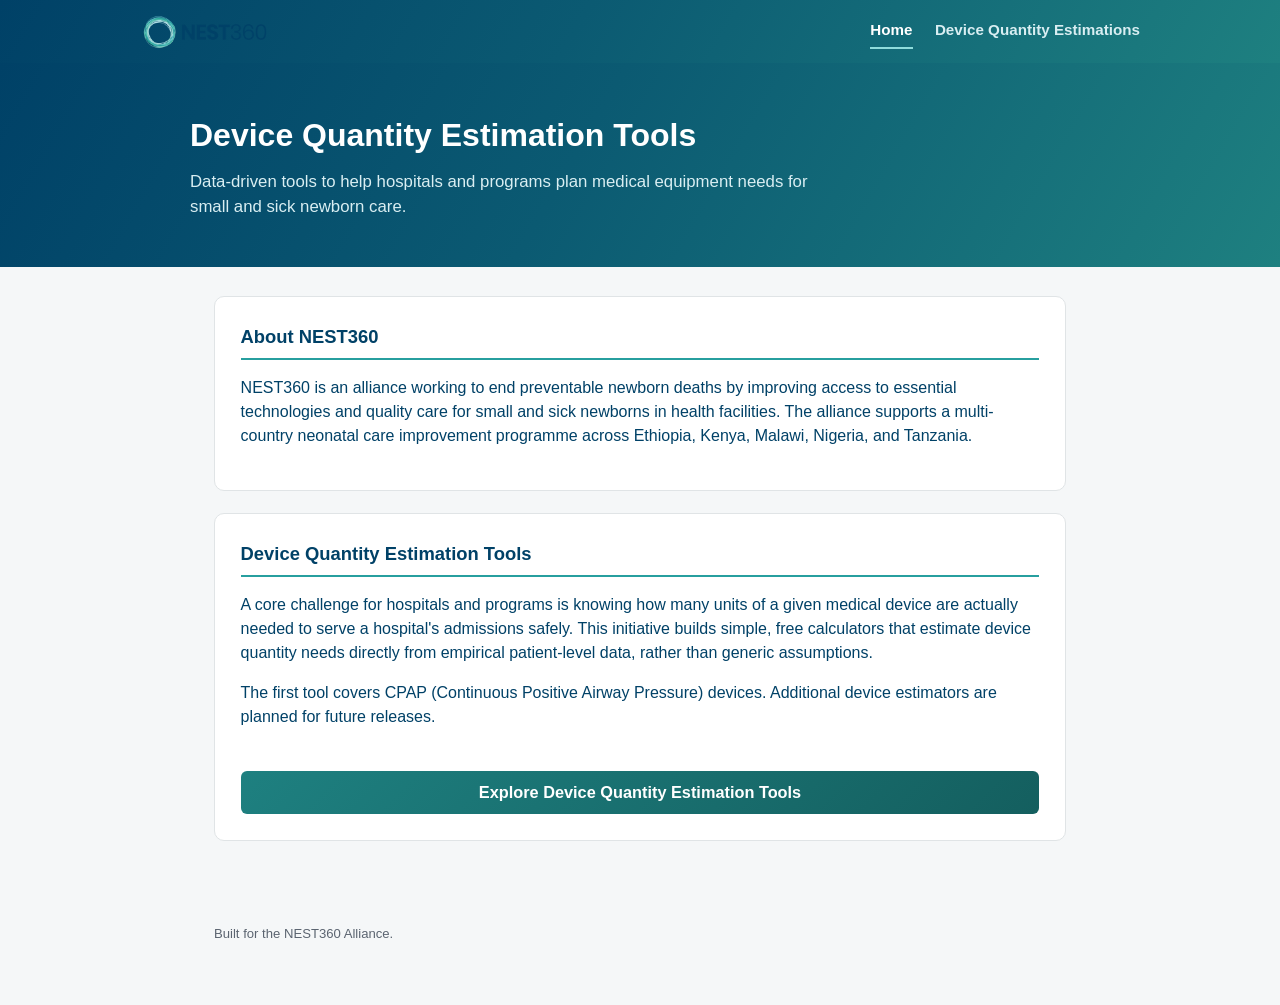
==== nest360_site/index.html @ d77ab2a0 "Added home screen" ====
<!DOCTYPE html>
<html lang="en">
<head>
<meta charset="UTF-8">
<meta name="viewport" content="width=device-width, initial-scale=1.0">
<title>NEST360 | Device Quantity Estimation Tools</title>
<link rel="icon" type="image/png" href="assets/favicon.png">
<link rel="apple-touch-icon" href="assets/favicon-180.png">
<link rel="stylesheet" href="styles.css">
</head>
<body>

<header class="site-header">
  <div class="site-header-inner">
    <a href="index.html" class="brand">
      <img id="logo" src="assets/nest360-logo.png" alt="NEST360 logo"
           onerror="this.style.display='none'; document.getElementById('logoFallback').style.display='block';" />
      <div id="logoFallback">NEST<span class="accent">360</span></div>
    </a>
    <nav class="site-nav">
      <a href="index.html" class="active" aria-current="page">Home</a>
      <a href="devices.html">Device Quantity Estimations</a>
    </nav>
  </div>
</header>

<div class="hero">
  <div class="hero-inner">
    <h1>Device Quantity Estimation Tools</h1>
    <p>Data-driven tools to help hospitals and programs plan medical equipment needs for small and sick newborn care.</p>
  </div>
</div>

<main>

  <div class="card">
    <h2>About NEST360</h2>
    <p>NEST360 is an alliance working to end preventable newborn deaths by improving access to essential technologies and quality care for small and sick newborns in health facilities. The alliance supports a multi-country neonatal care improvement programme across Ethiopia, Kenya, Malawi, Nigeria, and Tanzania.</p>
  </div>

  <div class="card">
    <h2>Device Quantity Estimation Tools</h2>
    <p style="margin:0 0 1rem 0; color:var(--navy);">A core challenge for hospitals and programs is knowing how many units of a given medical device are actually needed to serve a hospital's admissions safely. This initiative builds simple, free calculators that estimate device quantity needs directly from empirical patient-level data, rather than generic assumptions.</p>
    <p style="margin:0 0 1.2rem 0; color:var(--navy);">The first tool covers CPAP (Continuous Positive Airway Pressure) devices. Additional device estimators are planned for future releases.</p>
    <a href="devices.html">
      <button type="button">Explore Device Quantity Estimation Tools</button>
    </a>
  </div>

</main>

<footer>
  <p>Built for the NEST360 Alliance.</p>
</footer>

</body>
</html>
---- nest360_site/styles.css ----
/* ============================================================================
   NEST360 Device Quantity Estimation Tools — shared stylesheet
   Colors extracted directly from the NEST360 logo file:
     navy #004167 (wordmark), teal #279F9F (ring accent)
   ========================================================================= */

:root {
  --navy: #004167;
  --navy-dark: #002E48;
  --teal: #279F9F;        /* true logo teal — decorative use only */
  --teal-dark: #1E8080;   /* WCAG AA on white (4.71:1) — text/buttons */
  --teal-darker: #145F5F; /* WCAG AA on white (7.42:1) — gradient partner */
  --teal-light: #E3F1F1;
  --gray: #5B6470;
  --lightbg: #F5F7F8;
  --white: #FFFFFF;
  --border: #E0E4E6;

  --brand-gradient: linear-gradient(120deg, var(--navy) 0%, #0B5A72 45%, var(--teal-dark) 100%);
  --button-gradient: linear-gradient(135deg, var(--teal-dark) 0%, var(--teal-darker) 100%);
}

* { box-sizing: border-box; }

body {
  margin: 0;
  font-family: -apple-system, "Calibri", "Segoe UI", Arial, sans-serif;
  background: var(--lightbg);
  color: var(--navy);
  line-height: 1.5;
}

a { color: var(--teal-dark); }

/* ---------------------------------------------------------------------- */
/* Site header / navigation (shared across all pages)                     */
/* ---------------------------------------------------------------------- */

.site-header {
  background: var(--brand-gradient);
  color: var(--white);
  padding: 0.9rem 1.5rem;
}

.site-header-inner {
  max-width: 1000px;
  margin: 0 auto;
  display: flex;
  align-items: center;
  justify-content: space-between;
  flex-wrap: wrap;
  gap: 0.8rem;
}

.brand {
  display: flex;
  align-items: center;
  gap: 0.7rem;
  text-decoration: none;
}

#logo {
  height: 34px;
  width: auto;
  display: block;
}

#logoFallback {
  display: none;
  font-size: 1.2rem;
  font-weight: 800;
  letter-spacing: 0.02em;
  color: var(--white);
}
#logoFallback .accent { color: #8FDCDC; }

.site-nav {
  display: flex;
  gap: 1.4rem;
}

@supports not (gap: 1rem) {
  .site-nav a + a { margin-left: 1.4rem; }
}

.site-nav a {
  color: #D9EEF2;
  text-decoration: none;
  font-size: 0.95rem;
  font-weight: 600;
  padding: 0.3rem 0;
  border-bottom: 2px solid transparent;
}

.site-nav a:hover { color: var(--white); }

.site-nav a.active {
  color: var(--white);
  border-bottom: 2px solid #8FDCDC;
}

/* ---------------------------------------------------------------------- */
/* Hero (Home page, and page-title strips on other pages)                 */
/* ---------------------------------------------------------------------- */

.hero {
  background: var(--brand-gradient);
  color: var(--white);
  padding: 3rem 1.5rem;
}

.hero-inner {
  max-width: 900px;
  margin: 0 auto;
}

.hero h1 {
  margin: 0 0 0.6rem 0;
  font-size: 2rem;
  font-weight: 700;
}

.hero p {
  margin: 0;
  color: #D9EEF2;
  font-size: 1.05rem;
  max-width: 640px;
}

.page-title-strip {
  background: var(--brand-gradient);
  color: var(--white);
  padding: 1.8rem 1.5rem;
}

.page-title-strip .inner {
  max-width: 900px;
  margin: 0 auto;
}

.page-title-strip h1 {
  margin: 0 0 0.3rem 0;
  font-size: 1.5rem;
  font-weight: 700;
}

.page-title-strip p {
  margin: 0;
  color: #D9EEF2;
  font-size: 0.95rem;
}

.breadcrumb {
  max-width: 900px;
  margin: 0.9rem auto 0 auto;
  padding: 0 1.5rem;
  font-size: 0.85rem;
  color: var(--gray);
}

.breadcrumb a { text-decoration: none; }
.breadcrumb a:hover { text-decoration: underline; }

/* ---------------------------------------------------------------------- */
/* Layout                                                                  */
/* ---------------------------------------------------------------------- */

main {
  max-width: 900px;
  margin: 0 auto;
  padding: 1.8rem 1.5rem 3rem 1.5rem;
}

.card {
  background: var(--white);
  border: 1px solid var(--border);
  border-radius: 10px;
  padding: 1.6rem;
  margin-bottom: 1.4rem;
}

.card h2 {
  font-size: 1.15rem;
  margin: 0 0 1rem 0;
  border-bottom: 2px solid var(--teal);
  padding-bottom: 0.5rem;
}

/* ---------------------------------------------------------------------- */
/* Advisory note (replaces a generic amber warning-box pattern with a      */
/* NEST360-colored callout: teal-tinted background, navy text, teal       */
/* left accent bar and a small marker icon instead of a caution color)    */
/* ---------------------------------------------------------------------- */

.advisory-note {
  display: flex;
  gap: 0.8rem;
  align-items: flex-start;
  background: linear-gradient(135deg, var(--teal-light) 0%, #EEF7F7 100%);
  border-left: 4px solid var(--teal-dark);
  color: var(--navy);
  padding: 1rem 1.1rem;
  border-radius: 8px;
  margin-bottom: 1.4rem;
  font-size: 0.9rem;
}

.advisory-note .icon {
  flex: 0 0 auto;
  width: 26px;
  height: 26px;
  border-radius: 50%;
  background: var(--teal-dark);
  color: var(--white);
  display: flex;
  align-items: center;
  justify-content: center;
  font-weight: 800;
  font-size: 0.95rem;
}

.advisory-note strong { color: var(--navy); }

/* ---------------------------------------------------------------------- */
/* Form controls                                                          */
/* ---------------------------------------------------------------------- */

label {
  display: block;
  font-weight: 600;
  font-size: 0.92rem;
  margin-bottom: 0.35rem;
  margin-top: 1rem;
}

label:first-child { margin-top: 0; }

input[type="number"], select {
  width: 100%;
  padding: 0.6rem 0.7rem;
  font-size: 1rem;
  border: 1px solid var(--border);
  border-radius: 6px;
  background: var(--white);
  color: var(--navy);
  font-family: inherit;
}

input[type="number"]:focus, select:focus {
  outline: none;
  border-color: var(--teal-dark);
  box-shadow: 0 0 0 3px var(--teal-light);
}

.level-help {
  font-size: 0.85rem;
  color: var(--gray);
  margin-top: 0.35rem;
}

button {
  margin-top: 1.4rem;
  width: 100%;
  background: var(--button-gradient);
  color: var(--white);
  border: none;
  border-radius: 6px;
  padding: 0.75rem;
  font-size: 1.02rem;
  font-weight: 700;
  cursor: pointer;
}

button:hover { filter: brightness(1.08); }

/* ---------------------------------------------------------------------- */
/* Results                                                                 */
/* ---------------------------------------------------------------------- */

#results { display: none; }

.result-hero {
  text-align: center;
  padding: 1.4rem 0 1rem 0;
  background: var(--teal-light);
  border-radius: 8px;
}

.result-hero .n {
  font-size: 3.2rem;
  font-weight: 700;
  color: var(--navy);
  line-height: 1;
}

.result-hero .label {
  color: var(--gray);
  font-size: 0.95rem;
  margin-top: 0.4rem;
}

.result-hero .ci {
  margin-top: 0.7rem;
  font-size: 1.05rem;
  color: var(--teal-dark);
  font-weight: 700;
}

table {
  width: 100%;
  border-collapse: collapse;
  font-size: 0.9rem;
  margin-top: 0.5rem;
}

th, td {
  text-align: left;
  padding: 0.5rem 0.6rem;
  border-bottom: 1px solid var(--border);
}

th {
  background: var(--navy);
  color: var(--white);
  font-weight: 600;
}

tr:last-child td { border-bottom: none; }

.breakdown-step {
  display: flex;
  justify-content: space-between;
  padding: 0.5rem 0;
  border-bottom: 1px dashed var(--border);
  font-size: 0.92rem;
}

.breakdown-step:last-child { border-bottom: none; }

.breakdown-step .k { color: var(--gray); }
.breakdown-step .v { font-weight: 600; color: var(--navy); }

details { margin-top: 1rem; }

summary {
  cursor: pointer;
  font-weight: 600;
  font-size: 0.92rem;
  color: var(--teal-dark);
}

/* ---------------------------------------------------------------------- */
/* Formula block — shown openly, not tucked behind a click                 */
/* ---------------------------------------------------------------------- */

.formula-block {
  margin-top: 1.2rem;
  background: var(--lightbg);
  border: 1px solid var(--border);
  border-radius: 8px;
  padding: 1rem 1.1rem;
}

.formula-block h3 {
  margin: 0 0 0.6rem 0;
  font-size: 0.95rem;
  color: var(--navy);
}

.formula-expression {
  font-family: "Courier New", Courier, monospace;
  font-size: 0.88rem;
  color: var(--navy-dark);
  background: var(--white);
  border: 1px solid var(--border);
  border-radius: 6px;
  padding: 0.6rem 0.8rem;
  margin: 0 0 0.6rem 0;
  overflow-x: auto;
}

.formula-expression:last-child { margin-bottom: 0; }

.note {
  font-size: 0.85rem;
  color: var(--gray);
  font-style: italic;
  margin-top: 0.8rem;
}

.considerations-list {
  margin: 0;
  padding-left: 1.2rem;
  color: var(--navy);
  font-size: 0.92rem;
  line-height: 1.6;
}

.considerations-list li { margin-bottom: 0.5rem; }
.considerations-list li:last-child { margin-bottom: 0; }

/* ---------------------------------------------------------------------- */
/* Device cards (Device Quantity Estimations hub page)                    */
/* ---------------------------------------------------------------------- */

.device-grid {
  display: grid;
  grid-template-columns: repeat(auto-fit, minmax(240px, 1fr));
  gap: 1rem;
}

.device-card {
  border: 1px solid var(--border);
  border-radius: 10px;
  padding: 1.4rem;
  background: var(--white);
  display: flex;
  flex-direction: column;
  gap: 0.6rem;
}

.device-card.available {
  border-top: 4px solid var(--teal-dark);
}

.device-card.coming-soon {
  border-top: 4px solid var(--border);
  opacity: 0.75;
}

.device-card h3 {
  margin: 0;
  font-size: 1.1rem;
  color: var(--navy);
}

.device-card p {
  margin: 0;
  font-size: 0.9rem;
  color: var(--gray);
  flex-grow: 1;
}

.device-status {
  display: inline-block;
  font-size: 0.75rem;
  font-weight: 700;
  text-transform: uppercase;
  letter-spacing: 0.03em;
  padding: 0.2rem 0.6rem;
  border-radius: 4px;
  width: fit-content;
}

.device-status.available {
  background: var(--teal-light);
  color: var(--teal-darker);
}

.device-status.coming-soon {
  background: var(--lightbg);
  color: var(--gray);
}

.device-card .go-link {
  text-decoration: none;
  font-weight: 700;
  color: var(--teal-dark);
  font-size: 0.9rem;
}

/* ---------------------------------------------------------------------- */
/* Footer                                                                  */
/* ---------------------------------------------------------------------- */

footer {
  max-width: 900px;
  margin: 0 auto;
  padding: 0 1.5rem 3rem 1.5rem;
  font-size: 0.82rem;
  color: var(--gray);
}

footer h3 {
  font-size: 0.95rem;
  color: var(--navy);
  margin-bottom: 0.4rem;
}
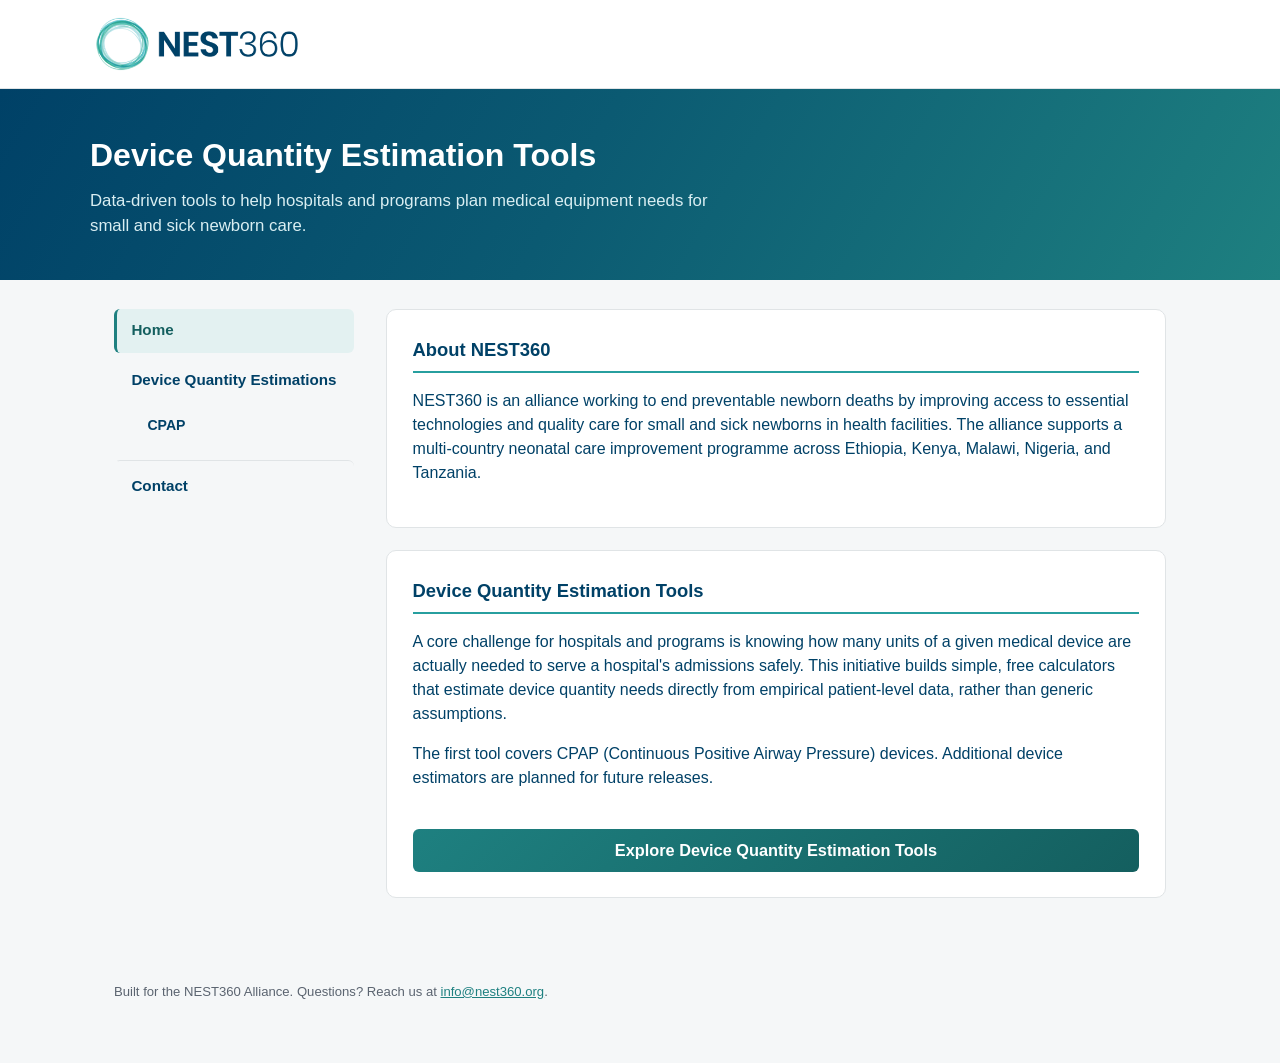
==== commit 5a85f1db: "Updated styling and header" ====
--- a/nest360_site/index.html
+++ b/nest360_site/index.html
@@ -10,19 +10,15 @@
 </head>
 <body>
 
-<header class="site-header">
-  <div class="site-header-inner">
+<div class="topbar">
+  <div class="topbar-inner">
     <a href="index.html" class="brand">
       <img id="logo" src="assets/nest360-logo.png" alt="NEST360 logo"
            onerror="this.style.display='none'; document.getElementById('logoFallback').style.display='block';" />
       <div id="logoFallback">NEST<span class="accent">360</span></div>
     </a>
-    <nav class="site-nav">
-      <a href="index.html" class="active" aria-current="page">Home</a>
-      <a href="devices.html">Device Quantity Estimations</a>
-    </nav>
   </div>
-</header>
+</div>
 
 <div class="hero">
   <div class="hero-inner">
@@ -31,26 +27,39 @@
   </div>
 </div>
 
-<main>
+<div class="layout">
 
-  <div class="card">
-    <h2>About NEST360</h2>
-    <p>NEST360 is an alliance working to end preventable newborn deaths by improving access to essential technologies and quality care for small and sick newborns in health facilities. The alliance supports a multi-country neonatal care improvement programme across Ethiopia, Kenya, Malawi, Nigeria, and Tanzania.</p>
-  </div>
+  <aside class="sidebar">
+    <nav>
+      <a href="index.html" class="active" aria-current="page">Home</a>
+      <a href="devices.html">Device Quantity Estimations</a>
+      <a href="cpap.html" class="nav-sub">CPAP</a>
+      <a href="mailto:info@nest360.org" class="contact-link">Contact</a>
+    </nav>
+  </aside>
 
-  <div class="card">
-    <h2>Device Quantity Estimation Tools</h2>
-    <p style="margin:0 0 1rem 0; color:var(--navy);">A core challenge for hospitals and programs is knowing how many units of a given medical device are actually needed to serve a hospital's admissions safely. This initiative builds simple, free calculators that estimate device quantity needs directly from empirical patient-level data, rather than generic assumptions.</p>
-    <p style="margin:0 0 1.2rem 0; color:var(--navy);">The first tool covers CPAP (Continuous Positive Airway Pressure) devices. Additional device estimators are planned for future releases.</p>
-    <a href="devices.html">
-      <button type="button">Explore Device Quantity Estimation Tools</button>
-    </a>
-  </div>
+  <main>
 
-</main>
+    <div class="card">
+      <h2>About NEST360</h2>
+      <p>NEST360 is an alliance working to end preventable newborn deaths by improving access to essential technologies and quality care for small and sick newborns in health facilities. The alliance supports a multi-country neonatal care improvement programme across Ethiopia, Kenya, Malawi, Nigeria, and Tanzania.</p>
+    </div>
+
+    <div class="card">
+      <h2>Device Quantity Estimation Tools</h2>
+      <p>A core challenge for hospitals and programs is knowing how many units of a given medical device are actually needed to serve a hospital's admissions safely. This initiative builds simple, free calculators that estimate device quantity needs directly from empirical patient-level data, rather than generic assumptions.</p>
+      <p>The first tool covers CPAP (Continuous Positive Airway Pressure) devices. Additional device estimators are planned for future releases.</p>
+      <a href="devices.html">
+        <button type="button">Explore Device Quantity Estimation Tools</button>
+      </a>
+    </div>
+
+  </main>
+
+</div>
 
 <footer>
-  <p>Built for the NEST360 Alliance.</p>
+  <p>Built for the NEST360 Alliance. Questions? Reach us at <a href="mailto:info@nest360.org">info@nest360.org</a>.</p>
 </footer>
 
 </body>
--- a/nest360_site/styles.css
+++ b/nest360_site/styles.css
@@ -33,84 +33,57 @@
 a { color: var(--teal-dark); }
 
 /* ---------------------------------------------------------------------- */
-/* Site header / navigation (shared across all pages)                     */
-/* ---------------------------------------------------------------------- */
-
-.site-header {
-  background: var(--brand-gradient);
-  color: var(--white);
-  padding: 0.9rem 1.5rem;
-}
-
-.site-header-inner {
-  max-width: 1000px;
+/* Top bar: plain white/light background so the logo (navy wordmark)      */
+/* stays fully visible and legible, rather than sitting on a navy/teal    */
+/* gradient where it loses contrast and disappears.                       */
+/* ---------------------------------------------------------------------- */
+
+.topbar {
+  background: var(--white);
+  border-bottom: 1px solid var(--border);
+  padding: 1rem 1.5rem;
+}
+
+.topbar-inner {
+  max-width: 1100px;
   margin: 0 auto;
   display: flex;
   align-items: center;
-  justify-content: space-between;
-  flex-wrap: wrap;
-  gap: 0.8rem;
 }
 
 .brand {
   display: flex;
   align-items: center;
-  gap: 0.7rem;
   text-decoration: none;
 }
 
 #logo {
-  height: 34px;
+  height: 56px;
   width: auto;
   display: block;
 }
 
 #logoFallback {
   display: none;
-  font-size: 1.2rem;
+  font-size: 1.6rem;
   font-weight: 800;
   letter-spacing: 0.02em;
-  color: var(--white);
-}
-#logoFallback .accent { color: #8FDCDC; }
-
-.site-nav {
-  display: flex;
-  gap: 1.4rem;
-}
-
-@supports not (gap: 1rem) {
-  .site-nav a + a { margin-left: 1.4rem; }
-}
-
-.site-nav a {
-  color: #D9EEF2;
-  text-decoration: none;
-  font-size: 0.95rem;
-  font-weight: 600;
-  padding: 0.3rem 0;
-  border-bottom: 2px solid transparent;
-}
-
-.site-nav a:hover { color: var(--white); }
-
-.site-nav a.active {
-  color: var(--white);
-  border-bottom: 2px solid #8FDCDC;
-}
-
-/* ---------------------------------------------------------------------- */
-/* Hero (Home page, and page-title strips on other pages)                 */
+  color: var(--navy);
+}
+#logoFallback .accent { color: var(--teal-dark); }
+
+/* ---------------------------------------------------------------------- */
+/* Hero banner                                                            */
 /* ---------------------------------------------------------------------- */
 
 .hero {
   background: var(--brand-gradient);
   color: var(--white);
-  padding: 3rem 1.5rem;
+  padding: 2.6rem 1.5rem;
 }
 
 .hero-inner {
-  max-width: 900px;
+  max-width: 1100px;
   margin: 0 auto;
 }
 
@@ -127,48 +100,81 @@
   max-width: 640px;
 }
 
-.page-title-strip {
-  background: var(--brand-gradient);
-  color: var(--white);
-  padding: 1.8rem 1.5rem;
-}
-
-.page-title-strip .inner {
-  max-width: 900px;
+/* ---------------------------------------------------------------------- */
+/* Layout: left-side vertical nav (with CPAP nested under Device Quantity */
+/* Estimations) + main content. Same nav block is reused verbatim on all  */
+/* three pages -- only the "active" class differs per page -- so the      */
+/* hierarchy and styling can never drift out of sync between pages.       */
+/* ---------------------------------------------------------------------- */
+
+.layout {
+  max-width: 1100px;
   margin: 0 auto;
-}
-
-.page-title-strip h1 {
-  margin: 0 0 0.3rem 0;
-  font-size: 1.5rem;
-  font-weight: 700;
-}
-
-.page-title-strip p {
-  margin: 0;
-  color: #D9EEF2;
+  display: flex;
+  align-items: flex-start;
+  gap: 2rem;
+  padding: 1.8rem 1.5rem 3rem 1.5rem;
+}
+
+.sidebar {
+  flex: 0 0 240px;
+  position: sticky;
+  top: 1.5rem;
+}
+
+.sidebar nav {
+  display: flex;
+  flex-direction: column;
+  gap: 0.35rem;
+}
+
+.sidebar nav a {
+  display: block;
+  padding: 0.65rem 0.9rem;
+  border-radius: 6px;
+  color: var(--navy);
+  text-decoration: none;
+  font-weight: 600;
   font-size: 0.95rem;
-}
-
-.breadcrumb {
-  max-width: 900px;
-  margin: 0.9rem auto 0 auto;
-  padding: 0 1.5rem;
-  font-size: 0.85rem;
-  color: var(--gray);
-}
-
-.breadcrumb a { text-decoration: none; }
-.breadcrumb a:hover { text-decoration: underline; }
+  border-left: 3px solid transparent;
+}
+
+.sidebar nav a:hover { background: var(--lightbg); }
+
+.sidebar nav a.active {
+  background: var(--teal-light);
+  color: var(--teal-darker);
+  border-left: 3px solid var(--teal-dark);
+}
+
+.sidebar nav a.nav-sub {
+  margin-left: 1rem;
+  font-size: 0.88rem;
+  font-weight: 600;
+  padding-top: 0.5rem;
+  padding-bottom: 0.5rem;
+}
+
+.sidebar nav a.contact-link {
+  margin-top: 0.6rem;
+  border-top: 1px solid var(--border);
+  padding-top: 0.9rem;
+}
+
+@media (max-width: 700px) {
+  .layout { flex-direction: column; }
+  .sidebar { position: static; width: 100%; flex-basis: auto; }
+  .sidebar nav { flex-direction: row; flex-wrap: wrap; }
+  .sidebar nav a.nav-sub { margin-left: 0; }
+}
 
 /* ---------------------------------------------------------------------- */
 /* Layout                                                                  */
 /* ---------------------------------------------------------------------- */
 
 main {
-  max-width: 900px;
-  margin: 0 auto;
-  padding: 1.8rem 1.5rem 3rem 1.5rem;
+  flex: 1;
+  min-width: 0;
 }
 
 .card {
@@ -474,7 +480,7 @@
 /* ---------------------------------------------------------------------- */
 
 footer {
-  max-width: 900px;
+  max-width: 1100px;
   margin: 0 auto;
   padding: 0 1.5rem 3rem 1.5rem;
   font-size: 0.82rem;
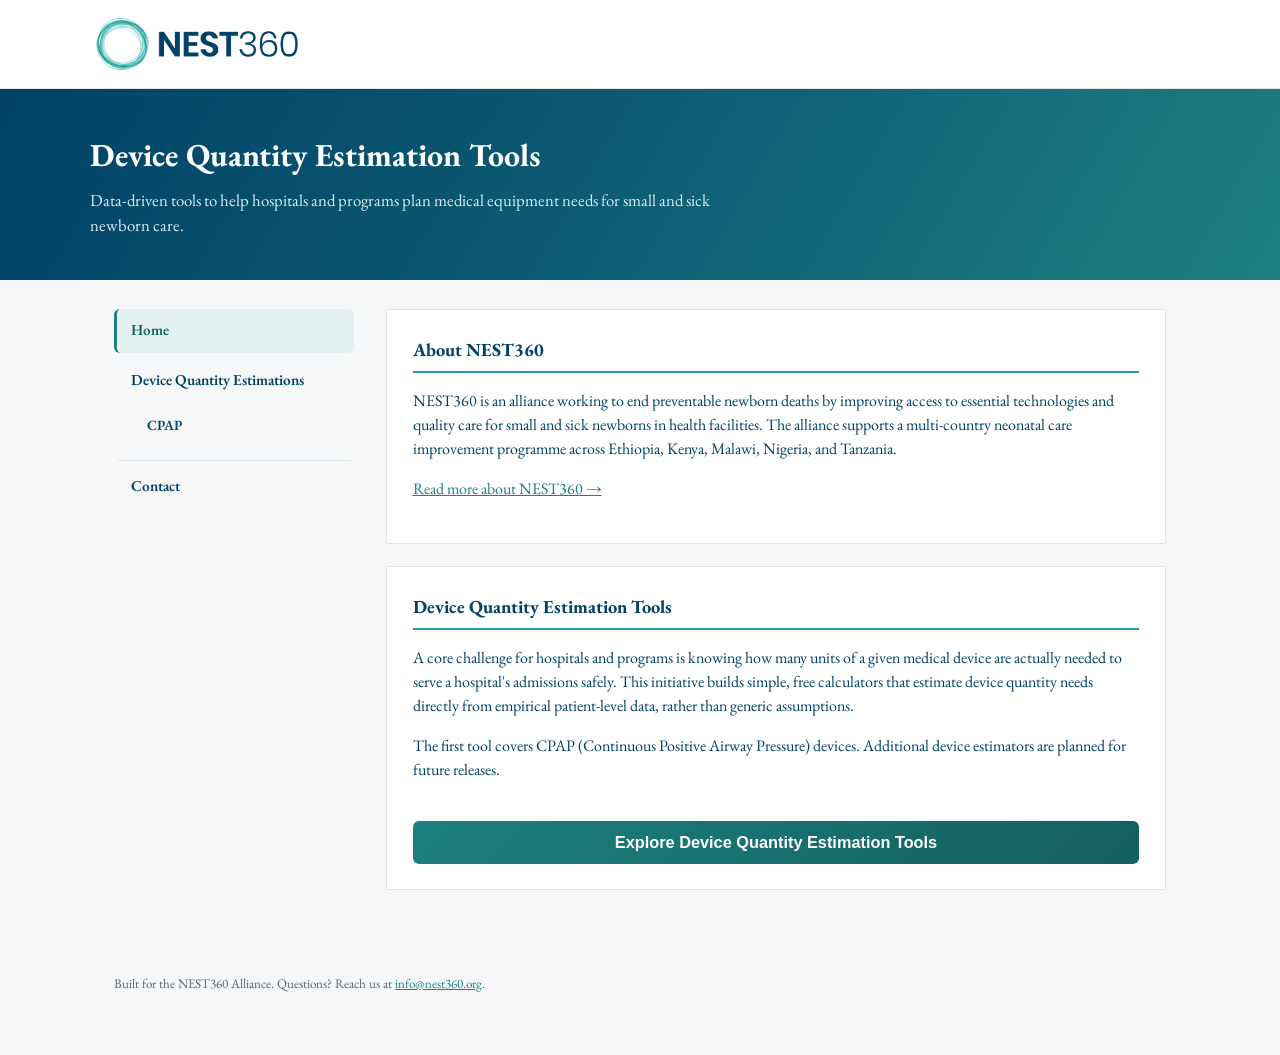
==== commit 911809b2: "Updated UI styling" ====
--- a/nest360_site/index.html
+++ b/nest360_site/index.html
@@ -6,6 +6,9 @@
 <title>NEST360 | Device Quantity Estimation Tools</title>
 <link rel="icon" type="image/png" href="assets/favicon.png">
 <link rel="apple-touch-icon" href="assets/favicon-180.png">
+<link rel="preconnect" href="https://fonts.googleapis.com">
+<link rel="preconnect" href="https://fonts.gstatic.com" crossorigin>
+<link href="https://fonts.googleapis.com/css2?family=EB+Garamond:ital,wght@0,400;0,500;0,600;0,700;1,400&display=swap" rel="stylesheet">
 <link rel="stylesheet" href="styles.css">
 </head>
 <body>
@@ -43,6 +46,7 @@
     <div class="card">
       <h2>About NEST360</h2>
       <p>NEST360 is an alliance working to end preventable newborn deaths by improving access to essential technologies and quality care for small and sick newborns in health facilities. The alliance supports a multi-country neonatal care improvement programme across Ethiopia, Kenya, Malawi, Nigeria, and Tanzania.</p>
+      <p><a href="https://nest360.org/" target="_blank" rel="noopener">Read more about NEST360 &rarr;</a></p>
     </div>
 
     <div class="card">
--- a/nest360_site/styles.css
+++ b/nest360_site/styles.css
@@ -24,7 +24,7 @@
 
 body {
   margin: 0;
-  font-family: -apple-system, "Calibri", "Segoe UI", Arial, sans-serif;
+  font-family: "EB Garamond", Garamond, Georgia, "Times New Roman", serif;
   background: var(--lightbg);
   color: var(--navy);
   line-height: 1.5;
@@ -180,7 +180,7 @@
 .card {
   background: var(--white);
   border: 1px solid var(--border);
-  border-radius: 10px;
+  border-radius: 2px;
   padding: 1.6rem;
   margin-bottom: 1.4rem;
 }
@@ -406,45 +406,36 @@
 .considerations-list li:last-child { margin-bottom: 0; }
 
 /* ---------------------------------------------------------------------- */
-/* Device cards (Device Quantity Estimations hub page)                    */
-/* ---------------------------------------------------------------------- */
-
-.device-grid {
-  display: grid;
-  grid-template-columns: repeat(auto-fit, minmax(240px, 1fr));
-  gap: 1rem;
-}
-
-.device-card {
-  border: 1px solid var(--border);
-  border-radius: 10px;
-  padding: 1.4rem;
-  background: var(--white);
+/* Device list (Device Quantity Estimations hub page)                     */
+/* Plain divided rows, not boxed/rounded tiles -- differentiation between */
+/* available and coming-soon items comes from the status label and text  */
+/* weight, not from colored accent borders or card chrome.                */
+/* ---------------------------------------------------------------------- */
+
+.device-list {
+  border-top: 1px solid var(--border);
+}
+
+.device-list-item {
+  padding: 1.2rem 0;
+  border-bottom: 1px solid var(--border);
   display: flex;
   flex-direction: column;
-  gap: 0.6rem;
-}
-
-.device-card.available {
-  border-top: 4px solid var(--teal-dark);
-}
-
-.device-card.coming-soon {
-  border-top: 4px solid var(--border);
-  opacity: 0.75;
-}
-
-.device-card h3 {
+  gap: 0.5rem;
+}
+
+.device-list-item.coming-soon { opacity: 0.7; }
+
+.device-list-item h3 {
   margin: 0;
   font-size: 1.1rem;
   color: var(--navy);
 }
 
-.device-card p {
+.device-list-item p {
   margin: 0;
   font-size: 0.9rem;
   color: var(--gray);
-  flex-grow: 1;
 }
 
 .device-status {
@@ -453,22 +444,13 @@
   font-weight: 700;
   text-transform: uppercase;
   letter-spacing: 0.03em;
-  padding: 0.2rem 0.6rem;
-  border-radius: 4px;
   width: fit-content;
 }
 
-.device-status.available {
-  background: var(--teal-light);
-  color: var(--teal-darker);
-}
-
-.device-status.coming-soon {
-  background: var(--lightbg);
-  color: var(--gray);
-}
-
-.device-card .go-link {
+.device-status.available { color: var(--teal-darker); }
+.device-status.coming-soon { color: var(--gray); }
+
+.device-list-item .go-link {
   text-decoration: none;
   font-weight: 700;
   color: var(--teal-dark);
